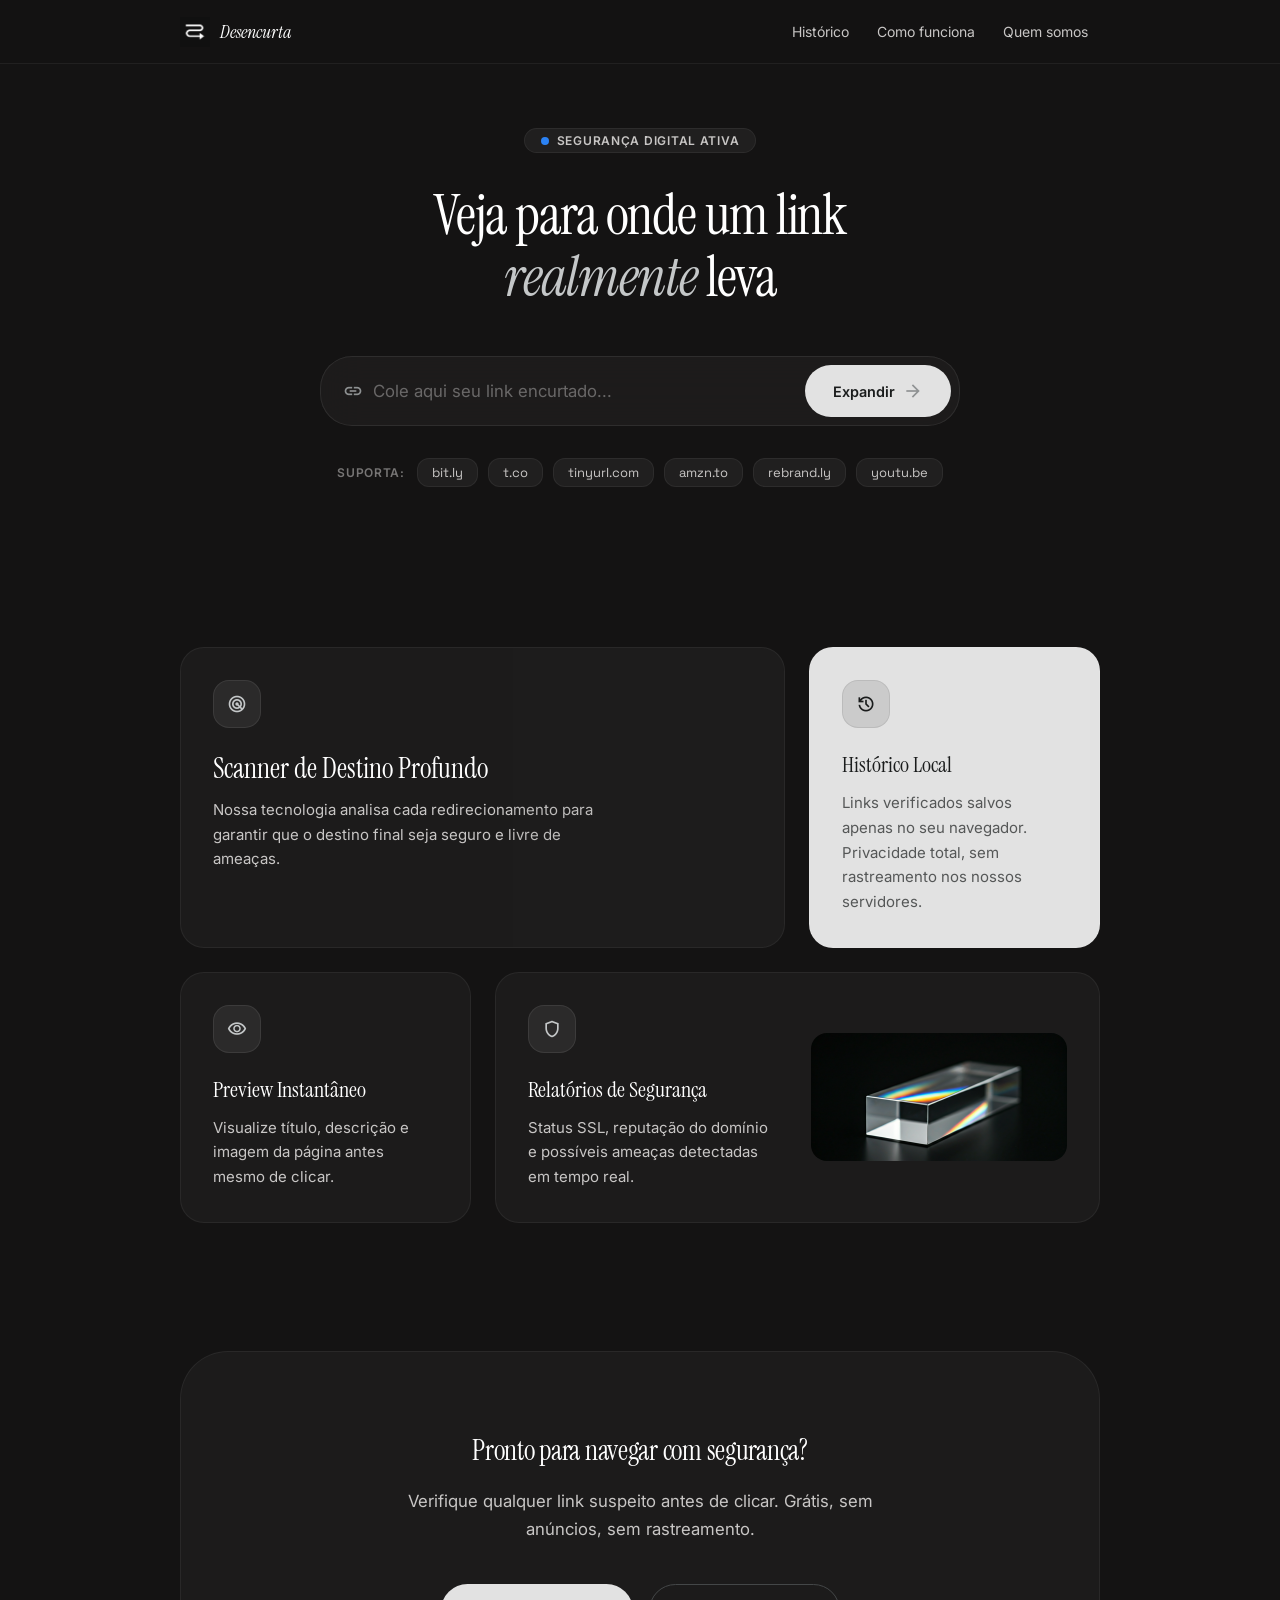
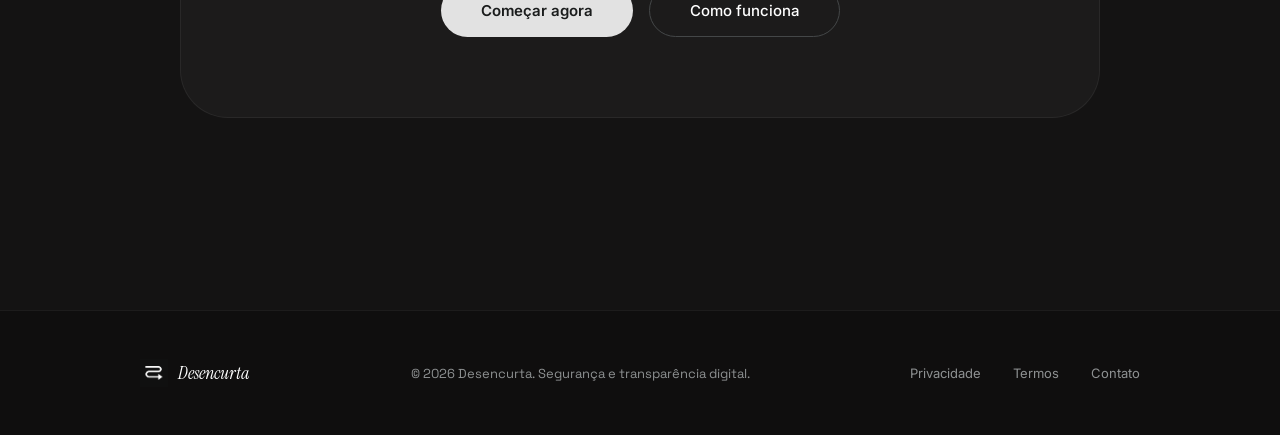
==== frontend/index.html @ 92855029 "initial clean commit" ====
<!DOCTYPE html>
<html lang="pt-BR">
<head>
  <meta charset="UTF-8" />
  <meta name="viewport" content="width=device-width, initial-scale=1.0" />
  <title>Desencurta — Veja para onde um link realmente leva</title>
  <meta name="description" content="Expanda URLs encurtadas com segurança. Veja o destino final, cadeia de redirecionamentos e análise de segurança." />
  <link rel="icon" type="image/x-icon" href="assets/icon/favicon.ico" />
  <link rel="apple-touch-icon" href="assets/img/logo.png" />
  <link rel="manifest" href="manifest.json" />
  <meta name="apple-mobile-web-app-capable" content="yes" />
  <link rel="preconnect" href="https://fonts.googleapis.com" />
  <link rel="preconnect" href="https://fonts.gstatic.com" crossorigin />
  <link href="https://fonts.googleapis.com/css2?family=Instrument+Serif:ital@0;1&family=Inter:wght@300;400;500;600&family=Space+Grotesk:wght@400;500&display=swap" rel="stylesheet" />
  <link href="https://fonts.googleapis.com/css2?family=Material+Symbols+Outlined:wght,FILL@100..700,0..1&display=swap" rel="stylesheet" />
  <link rel="stylesheet" href="css/home.css" />
</head>
<body>

  <!-- NAV -->
  <nav class="navbar">
    <div class="nav-inner">
      <a href="index.html" class="brand">
        <img src="assets/img/logo.png" alt="Desencurta" class="brand-logo" onerror="this.style.display='none'" />
        <span class="brand-name">Desencurta</span>
      </a>
      <div class="nav-links">
        <button class="nav-link" onclick="openPanel('p-history')">Histórico</button>
        <a class="nav-link" href="como-funciona.html">Como funciona</a>
        <a class="nav-link" href="quem-somos.html">Quem somos</a>
      </div>
      <button class="nav-burger" onclick="openPanel('p-mobile')" aria-label="Menu">
        <span class="material-symbols-outlined">menu</span>
      </button>
    </div>
  </nav>

  <main>
    <!-- HERO -->
    <section class="hero">
      <div class="badge">
        <span class="badge-dot"></span>
        <span class="badge-text">Segurança Digital Ativa</span>
      </div>
      <h1 class="hero-title">Veja para onde um link<br/><em>realmente</em> leva</h1>

      <div class="input-wrap">
        <div class="glass-input">
          <span class="material-symbols-outlined">link</span>
          <input type="url" id="url-input" placeholder="Cole aqui seu link encurtado..." autocomplete="off" spellcheck="false" />
          <button class="btn-expand" id="btn-expand">
            Expandir
            <span class="material-symbols-outlined">arrow_forward</span>
          </button>
        </div>
      </div>

      <div class="supported">
        <span class="sup-label">Suporta:</span>
        <div class="sup-tags">
          <span class="stag" data-url="https://bit.ly/3OIaVsE">bit.ly</span>
          <span class="stag" data-url="https://t.co/example">t.co</span>
          <span class="stag" data-url="https://tinyurl.com/example">tinyurl.com</span>
          <span class="stag" data-url="https://amzn.to/example">amzn.to</span>
          <span class="stag" data-url="https://rebrand.ly/example">rebrand.ly</span>
          <span class="stag" data-url="https://youtu.be/dQw4w9WgXcQ">youtu.be</span>
        </div>
      </div>
    </section>

    <!-- RESULT -->
    <section class="result-section" id="result-section">
      <div id="result-container"></div>
    </section>

    <!-- BENTO -->
    <section class="features">
      <div class="bento">
        <div class="bcard col-8">
          <div class="bcard-icon"><span class="material-symbols-outlined">radar</span></div>
          <h3 class="bcard-title">Scanner de Destino Profundo</h3>
          <p class="bcard-desc">Nossa tecnologia analisa cada redirecionamento para garantir que o destino final seja seguro e livre de ameaças.</p>
          <!-- IMAGE PLACEHOLDER: ~300x200px fundo decorativo do card -->
          <div class="img-ph" style="position:absolute;right:0;bottom:0;width:45%;height:100%;border:none;border-radius:0;opacity:.07; background-image: url('assets/img/foto-1.png');">          </div>
        </div>
        <div class="bcard col-4 inv">
          <div class="bcard-icon"><span class="material-symbols-outlined">history</span></div>
          <h3 class="bcard-title" style="font-size:1.4rem">Histórico Local</h3>
          <p class="bcard-desc">Links verificados salvos apenas no seu navegador. Privacidade total, sem rastreamento nos nossos servidores.</p>
        </div>
        <div class="bcard col-4">
          <div class="bcard-icon"><span class="material-symbols-outlined">visibility</span></div>
          <h3 class="bcard-title" style="font-size:1.4rem">Preview Instantâneo</h3>
          <p class="bcard-desc">Visualize título, descrição e imagem da página antes mesmo de clicar.</p>
        </div>
        <div class="bcard col-8" style="display:flex;gap:32px;align-items:center;flex-wrap:wrap">
          <div style="flex:1;min-width:200px">
            <div class="bcard-icon"><span class="material-symbols-outlined">shield</span></div>
            <h3 class="bcard-title" style="font-size:1.4rem">Relatórios de Segurança</h3>
            <p class="bcard-desc">Status SSL, reputação do domínio e possíveis ameaças detectadas em tempo real.</p>
          </div>
          <!-- IMAGE PLACEHOLDER: ~256x128px -->
          <div class="img-ph" style="width:min(256px,100%);height:128px;flex-shrink:0; background-position: center; background-size: cover; background-repeat: no-repeat; border: none; background-image: url('assets/img/foto-2.png');">
            
          </div>
        </div>
      </div>
    </section>

    <!-- CTA -->
    <section class="cta-section">
      <div class="cta-inner">
        <h2 class="cta-title">Pronto para navegar com segurança?</h2>
        <p class="cta-desc">Verifique qualquer link suspeito antes de clicar. Grátis, sem anúncios, sem rastreamento.</p>
        <div class="cta-btns">
          <button class="btn-primary" onclick="document.getElementById('url-input').focus();window.scrollTo({top:0,behavior:'smooth'})">Começar agora</button>
          <button class="btn-ghost" onclick="window.location.href='como-funciona.html'">Como funciona</button>
        </div>
      </div>
    </section>
  </main>

  <!-- FOOTER -->
  <footer class="footer">
    <div class="footer-inner">
      <div class="footer-brand">
        <img src="assets/img/logo.png" alt="Desencurta" class="footer-logo" onerror="this.style.display='none'" />
        <span class="footer-name">Desencurta</span>
      </div>
      <span class="footer-copy">© 2026 Desencurta. Segurança e transparência digital.</span>
      <div class="footer-links">
        <a href="institucional.html#privacidade" class="footer-link">Privacidade</a>
        <a href="institucional.html#termos" class="footer-link">Termos</a>
        <a href="institucional.html#contato" class="footer-link">Contato</a>
      </div>
    </div>
  </footer>

  <!-- OVERLAY -->
  <div class="overlay" id="overlay" onclick="closeAllPanels()"></div>

  <!-- PANEL: HISTÓRICO -->
  <aside class="panel" id="p-history">
    <div class="panel-header">
      <span class="panel-title">Histórico</span>
      <button class="panel-close" onclick="closeAllPanels()"><span class="material-symbols-outlined">close</span></button>
    </div>
    <div class="panel-body" id="history-body"></div>
  </aside>

  <!-- PANEL: ABOUT -->
  <aside class="panel" id="p-about">
    <div class="panel-header">
      <span class="panel-title">Quem somos</span>
      <button class="panel-close" onclick="closeAllPanels()"><span class="material-symbols-outlined">close</span></button>
    </div>
    <div class="panel-body">
      <div class="ab-logo"><img src="assets/img/logo.png" alt="" onerror="this.style.display='none'" /></div>
      <h3 class="ab-title">Desencurta</h3>
      <p class="ab-text">Criado com um objetivo simples: deixar a internet mais transparente e segura para todo mundo. O Desencurta existe para que qualquer pessoa possa verificar um link suspeito antes de clicar.</p>
      <div class="ab-vals">
        <div class="ab-val"><div class="ab-val-ico"><span class="material-symbols-outlined">shield</span></div><div><div class="ab-val-title">Segurança primeiro</div><div class="ab-val-desc">Toda análise pensada para proteger você.</div></div></div>
        <div class="ab-val"><div class="ab-val-ico"><span class="material-symbols-outlined">lock</span></div><div><div class="ab-val-title">Privacidade garantida</div><div class="ab-val-desc">Sem anúncios, sem rastreamento.</div></div></div>
      </div>
    </div>
  </aside>

  <!-- PANEL: MOBILE MENU -->
  <aside class="panel" id="p-mobile">
    <div class="panel-header">
      <span class="panel-title">Menu</span>
      <button class="panel-close" onclick="closeAllPanels()"><span class="material-symbols-outlined">close</span></button>
    </div>
    <div class="panel-body">
      <div class="mob-list">
        <button class="mob-btn" onclick="closeAllPanels();openPanel('p-history')"><span class="material-symbols-outlined">history</span>Histórico</button>
        <button class="mob-btn" onclick="location.href='como-funciona.html'"><span class="material-symbols-outlined">help_outline</span>Como funciona</button>
        <button class="mob-btn" onclick="location.href='quem-somos.html'"><span class="material-symbols-outlined">group</span>Quem somos</button>
      </div>
    </div>
  </aside>

  <div class="toast" id="toast"></div>

<script src="js/home.js"></script>
</body>
</html>
---- frontend/css/home.css ----
*,*::before,*::after{box-sizing:border-box;margin:0;padding:0}
    :root{
      --bg:#141313;--surface:#141313;--s-low:#1c1b1b;--s-container:#201f1f;
      --s-high:#2b2a2a;--s-highest:#363434;--s-lowest:#0f0e0e;
      --primary:#fff;--primary-dim:#e2e2e2;--primary-fg:#1a1c1c;
      --secondary:#c8c6c5;--on-surface:#e6e1e1;--on-variant:#c4c7c8;
      --outline:#8e9192;--outline-v:#444748;
      --blue:#2b82f4;--blue-bg:rgba(43,130,244,.1);--blue-border:rgba(43,130,244,.25);
      --green:#4ade80;--green-bg:rgba(74,222,128,.08);--green-border:rgba(74,222,128,.22);
      --red:#ffb4ab;--red-bg:rgba(255,180,171,.08);--red-border:rgba(255,180,171,.22);
      --amber:#fbbf24;--amber-bg:rgba(251,191,36,.08);--amber-border:rgba(251,191,36,.22);
      --font:'Inter',system-ui,sans-serif;--serif:'Instrument Serif',Georgia,serif;
      --mono:'Space Grotesk',monospace;--ease:cubic-bezier(.4,0,.2,1);
      --ctr:1000px;--r:.75rem;--r-lg:1.5rem;--r-xl:2rem;--r-full:9999px;
    }
    html{scroll-behavior:smooth}
    body{font-family:var(--font);background:var(--bg);color:var(--on-surface);min-height:100dvh;display:flex;flex-direction:column;-webkit-font-smoothing:antialiased;overflow-x:hidden}
    .material-symbols-outlined{font-variation-settings:'FILL' 0,'wght' 400,'GRAD' 0,'opsz' 24;font-size:20px;line-height:1;display:inline-flex;align-items:center}

    /* NAV */
    .navbar{position:fixed;top:0;width:100%;z-index:200;height:64px;background:rgba(20,19,19,.88);backdrop-filter:blur(20px);-webkit-backdrop-filter:blur(20px);border-bottom:1px solid rgba(255,255,255,.06)}
    .nav-inner{max-width:var(--ctr);margin:0 auto;padding:0 40px;height:100%;display:flex;align-items:center;justify-content:space-between;gap:1rem}
    .brand{display:flex;align-items:center;gap:10px;text-decoration:none;flex-shrink:0}
    .brand-logo{height:30px;width:auto;object-fit:contain}
    .brand-name{font-family:var(--serif);font-size:1.15rem;color:var(--primary);font-style:italic}
    .nav-links{display:flex;align-items:center;gap:4px}
    .nav-link{font-size:.875rem;color:var(--secondary);background:none;border:none;font-family:var(--font);cursor:pointer;padding:6px 12px;border-radius:var(--r);transition:background 200ms var(--ease),color 200ms var(--ease); text-decoration:none;}
    .nav-link:hover{background:var(--s-container);color:var(--primary)}
    .nav-burger{display:none;background:none;border:none;color:var(--secondary);cursor:pointer;padding:6px;border-radius:var(--r);transition:background 200ms}
    .nav-burger:hover{background:var(--s-container)}

    /* MAIN */
    main{flex:1;padding-top:128px;padding-bottom:96px}
    .hero{max-width:var(--ctr);margin:0 auto;padding:0 40px;text-align:center}

    .badge{display:inline-flex;align-items:center;gap:8px;padding:4px 16px;border-radius:var(--r-full);background:var(--s-container);border:1px solid rgba(255,255,255,.06);margin-bottom:32px}
    .badge-dot{width:8px;height:8px;border-radius:50%;background:var(--blue);animation:pulse 2s infinite}
    @keyframes pulse{0%,100%{opacity:1;transform:scale(1)}50%{opacity:.6;transform:scale(.85)}}
    .badge-text{font-size:12px;font-weight:600;letter-spacing:.06em;text-transform:uppercase;color:var(--secondary)}

    .hero-title{font-family:var(--serif);font-size:clamp(2.2rem,5.5vw,3.5rem);font-weight:400;line-height:1.1;letter-spacing:-.02em;color:var(--primary);max-width:640px;margin:0 auto 48px}
    .hero-title em{font-style:italic;color:var(--on-variant)}

    /* INPUT */
    .input-wrap{max-width:640px;margin:0 auto 32px}
    .glass-input{background:rgba(32,31,31,.75);backdrop-filter:blur(20px);-webkit-backdrop-filter:blur(20px);border:1px solid rgba(255,255,255,.08);border-radius:var(--r-xl);display:flex;align-items:center;padding:8px 8px 8px 22px;gap:10px;transition:border-color 200ms var(--ease),box-shadow 200ms var(--ease)}
    .glass-input:focus-within{border-color:rgba(255,255,255,.2);box-shadow:0 0 0 3px rgba(255,255,255,.04)}
    .glass-input .material-symbols-outlined{color:var(--outline);flex-shrink:0}
    #url-input{flex:1;background:transparent;border:none;outline:none;font-family:var(--font);font-size:1.05rem;color:var(--primary);padding:14px 0;min-width:0}
    #url-input::placeholder{color:rgba(200,198,197,.45)}
    .btn-expand{background:var(--primary-dim);color:var(--primary-fg);border:none;border-radius:var(--r-full);height:52px;padding:0 28px;font-family:var(--font);font-size:.9rem;font-weight:600;cursor:pointer;display:flex;align-items:center;gap:8px;white-space:nowrap;flex-shrink:0;transition:opacity 200ms var(--ease),transform 200ms var(--ease)}
    .btn-expand:hover:not(:disabled){opacity:.88}
    .btn-expand:active:not(:disabled){transform:scale(.97)}
    .btn-expand:disabled{opacity:.4;cursor:not-allowed}

    /* TAGS */
    .supported{display:flex;flex-wrap:wrap;justify-content:center;align-items:center;gap:12px;color:var(--secondary)}
    .sup-label{font-size:12px;font-weight:600;letter-spacing:.06em;text-transform:uppercase;opacity:.55}
    .sup-tags{display:flex;gap:10px;flex-wrap:wrap;justify-content:center}
    .stag{padding:5px 14px;border-radius:var(--r);background:var(--s-container);border:1px solid rgba(255,255,255,.06);font-family:var(--mono);font-size:13px;color:var(--secondary);cursor:pointer;transition:background 200ms}
    .stag:hover{background:var(--s-high)}

    /* RESULT */
    .result-section{max-width:var(--ctr);margin:0 auto;padding:32px 40px 0;opacity:0;transform:translateY(16px);transition:opacity 400ms ease,transform 400ms ease;pointer-events:none}
    .result-section.visible{opacity:1;transform:translateY(0);pointer-events:all}

    .loading-card{background:var(--s-container);border:1px solid rgba(255,255,255,.06);border-radius:var(--r-xl);padding:48px;display:flex;flex-direction:column;align-items:center;gap:16px}
    .spinner{width:36px;height:36px;border:2px solid var(--outline-v);border-top-color:var(--primary-dim);border-radius:50%;animation:spin .75s linear infinite}
    @keyframes spin{to{transform:rotate(360deg)}}
    .loading-label{font-size:14px;color:var(--secondary);text-align:center}
    .l-steps{display:flex;flex-direction:column;gap:8px;width:100%;max-width:260px}
    .l-step{display:flex;align-items:center;gap:10px;font-size:13px;color:var(--outline);transition:color 200ms}
    .l-step.active{color:var(--secondary)}.l-step.done{color:var(--green)}
    .l-dot{width:6px;height:6px;border-radius:50%;background:var(--outline-v);flex-shrink:0;transition:background 200ms}
    .l-step.active .l-dot{background:var(--secondary);animation:pulse 1s infinite}
    .l-step.done   .l-dot{background:var(--green)}

    /* ERROR */
    .error-card{background:var(--red-bg);border:1px solid var(--red-border);border-radius:var(--r-xl);padding:24px;display:flex;gap:16px;align-items:flex-start}
    .err-ico{width:40px;height:40px;background:var(--red-border);border-radius:50%;display:flex;align-items:center;justify-content:center;flex-shrink:0;color:var(--red)}
    .err-title{font-weight:600;font-size:15px;color:var(--red);margin-bottom:4px}
    .err-msg{font-size:13px;color:var(--secondary)}

    /* RESULT CARD — SEGURO */
    .result-card{background:var(--s-container);border:1px solid rgba(255,255,255,.07);border-radius:var(--r-xl);overflow:hidden}
    .result-card>*{opacity:0;transform:translateY(8px);animation:fadeUp 350ms var(--ease) forwards}
    .result-card>*:nth-child(1){animation-delay:0ms}
    .result-card>*:nth-child(2){animation-delay:60ms}
    .result-card>*:nth-child(3){animation-delay:120ms}
    .result-card>*:nth-child(4){animation-delay:180ms}
    .result-card>*:nth-child(5){animation-delay:240ms}
    .result-card>*:nth-child(6){animation-delay:300ms}
    @keyframes fadeUp{to{opacity:1;transform:translateY(0)}}

    .r-header{padding:18px 24px;border-bottom:1px solid var(--outline-v);display:flex;align-items:center;justify-content:space-between;gap:12px;flex-wrap:wrap}
    .r-status{display:flex;align-items:center;gap:10px}
    .status-pill{display:inline-flex;align-items:center;gap:6px;font-size:11px;font-weight:600;padding:4px 12px;border-radius:var(--r-full);border:1px solid;letter-spacing:.03em}
    .status-pill.safe{background:var(--green-bg);border-color:var(--green-border);color:var(--green)}
    .status-pill.warning{background:var(--amber-bg);border-color:var(--amber-border);color:var(--amber)}
    .status-pill.danger{background:var(--red-bg);border-color:var(--red-border);color:var(--red)}
    .r-hops{font-size:13px;color:var(--outline)}
    .r-actions{display:flex;gap:8px}
    .btn-sm{background:var(--s-high);border:1px solid var(--outline-v);color:var(--secondary);border-radius:var(--r);padding:6px 14px;font-size:13px;font-family:var(--font);cursor:pointer;display:flex;align-items:center;gap:6px;transition:all 200ms var(--ease);text-decoration:none}
    .btn-sm:hover{background:var(--s-highest);color:var(--primary)}
    .btn-sm .material-symbols-outlined{font-size:15px}

    /* PREVIEW (Microlink) */
    .r-preview{padding:20px 24px;border-bottom:1px solid var(--outline-v);display:flex;gap:16px;align-items:flex-start}
    .preview-img{width:96px;height:68px;object-fit:cover;border-radius:var(--r);border:1px solid var(--outline-v);flex-shrink:0;background:var(--s-high)}
    .preview-placeholder{width:96px;height:68px;border-radius:var(--r);border:1px dashed var(--outline-v);flex-shrink:0;background:var(--s-high);display:flex;align-items:center;justify-content:center;color:var(--outline)}
    .preview-title{font-size:14px;font-weight:500;color:var(--primary);margin-bottom:4px;line-height:1.4}
    .preview-desc{font-size:12px;color:var(--outline);line-height:1.5;display:-webkit-box;-webkit-line-clamp:2;line-clamp:2;-webkit-box-orient:vertical;overflow:hidden}
    .preview-url{font-size:11px;color:var(--blue);margin-top:4px;font-family:var(--mono);white-space:nowrap;overflow:hidden;text-overflow:ellipsis}

    /* URL BLOCK */
    .r-url{padding:20px 24px;border-bottom:1px solid var(--outline-v)}
    .block-label{font-size:11px;font-weight:600;letter-spacing:.06em;text-transform:uppercase;color:var(--outline);margin-bottom:8px}
    .final-url{font-size:15px;color:var(--blue);text-decoration:none;word-break:break-all;line-height:1.5;transition:opacity 200ms}
    .final-url:hover{opacity:.75;text-decoration:underline}
    .domain-row{display:flex;align-items:center;gap:8px;margin-top:10px;flex-wrap:wrap}
    .domain-fav{width:16px;height:16px;border-radius:3px}
    .domain-name{font-size:13px;color:var(--secondary)}
    .domain-tld{font-size:11px;color:var(--outline);background:var(--s-high);border:1px solid var(--outline-v);padding:2px 8px;border-radius:4px;font-family:var(--mono)}

    /* META */
    .r-meta{display:grid;grid-template-columns:repeat(4,1fr);border-bottom:1px solid var(--outline-v)}
    .meta-cell{padding:16px 24px;border-right:1px solid var(--outline-v)}
    .meta-cell:last-child{border-right:none}
    .meta-lbl{font-size:11px;font-weight:600;letter-spacing:.06em;text-transform:uppercase;color:var(--outline);margin-bottom:4px}
    .meta-val{font-size:14px;font-weight:600;color:var(--primary)}
    .meta-val.mono{font-family:var(--mono);font-size:13px}

    /* SECURITY */
    .r-security{padding:20px 24px;border-bottom:1px solid var(--outline-v)}
    .score-top{display:flex;align-items:center;justify-content:space-between;margin-bottom:10px}
    .score-track{height:4px;background:var(--s-highest);border-radius:100px;overflow:hidden;margin-bottom:12px}
    .score-fill{height:100%;border-radius:100px;transition:width 900ms var(--ease);width:0%}
    .score-fill.safe{background:var(--green)}.score-fill.warning{background:var(--amber)}.score-fill.danger{background:var(--red)}
    .score-checks{display:grid;grid-template-columns:1fr 1fr;gap:8px}
    .check-row{display:flex;align-items:center;gap:7px;font-size:13px;color:var(--secondary)}
    .check-row .material-symbols-outlined{font-size:16px}
    .check-row.pass .material-symbols-outlined{color:var(--green)}
    .check-row.fail .material-symbols-outlined{color:var(--red)}

    /* CHAIN */
    .r-chain{padding:20px 24px}
    .chain-list{display:flex;flex-direction:column}
    .chain-item{display:flex;gap:12px}
    .chain-spine{display:flex;flex-direction:column;align-items:center;flex-shrink:0}
    .chain-dot{width:10px;height:10px;border-radius:50%;border:2px solid var(--outline-v);background:var(--s-container);margin-top:4px;flex-shrink:0}
    .chain-item.first .chain-dot{background:var(--blue);border-color:var(--blue)}
    .chain-item.last  .chain-dot{background:var(--green);border-color:var(--green)}
    .chain-line{width:1px;flex:1;background:var(--outline-v);margin:2px 0;min-height:18px}
    .chain-body{padding-bottom:18px;flex:1}
    .chain-item:last-child .chain-body{padding-bottom:0}
    .chain-url{font-size:13px;color:var(--secondary);word-break:break-all;line-height:1.5;font-family:var(--mono)}
    .chain-item.first .chain-url{color:var(--blue)}
    .chain-item.last  .chain-url{color:var(--green);font-weight:500}
    .chain-code-row{display:flex;gap:6px;margin-top:4px;align-items:center}
    .http-code{font-size:11px;font-family:var(--mono);background:var(--s-high);border:1px solid var(--outline-v);padding:1px 7px;border-radius:4px;color:var(--outline)}
    .http-lbl{font-size:11px;color:var(--outline)}

    /* DANGER CARD */
    .danger-card{background:rgba(147,0,10,.15);border:1px solid var(--red-border);border-radius:var(--r-xl);overflow:hidden;animation:fadeUp 350ms var(--ease) forwards}
    .danger-header{padding:32px 24px 24px;text-align:center;border-bottom:1px solid var(--red-border)}
    .danger-icon-wrap{width:72px;height:72px;border-radius:50%;background:rgba(255,180,171,.12);border:1px solid var(--red-border);display:flex;align-items:center;justify-content:center;margin:0 auto 16px;color:var(--red)}
    .danger-icon-wrap .material-symbols-outlined{font-size:36px}
    .danger-title{font-family:var(--serif);font-size:2rem;color:var(--primary);margin-bottom:8px}
    .danger-subtitle{font-size:15px;color:var(--secondary);max-width:480px;margin:0 auto}
    .danger-url-block{padding:20px 24px;border-bottom:1px solid var(--red-border)}
    .danger-url-pill{display:flex;align-items:center;gap:10px;background:rgba(255,180,171,.06);border:1px solid var(--red-border);border-radius:var(--r);padding:12px 16px}
    .danger-url-text{font-family:var(--mono);font-size:13px;color:var(--red);word-break:break-all}
    .danger-risk-badge{font-size:10px;font-weight:700;padding:3px 10px;border-radius:var(--r-full);background:var(--red);color:#000;white-space:nowrap;flex-shrink:0}
    .danger-grid{display:grid;grid-template-columns:1fr 1fr;border-bottom:1px solid var(--red-border)}
    .danger-cell{padding:20px 24px}
    .danger-cell+.danger-cell{border-left:1px solid var(--red-border)}
    .danger-cell-title{display:flex;align-items:center;gap:8px;font-size:14px;font-weight:500;color:var(--primary);margin-bottom:8px}
    .danger-cell-title .material-symbols-outlined{font-size:18px;color:var(--red)}
    .danger-cell-desc{font-size:13px;color:var(--secondary);line-height:1.6}
    .danger-chain{padding:20px 24px;border-bottom:1px solid var(--red-border)}
    .danger-chain .chain-item .chain-dot{border-color:var(--outline-v);background:var(--s-container)}
    .danger-chain .chain-item.danger-hop .chain-dot{background:var(--red);border-color:var(--red);animation:pulse 1s infinite}
    .danger-chain .chain-item.danger-hop .chain-url{color:var(--red);font-weight:600}
    .danger-actions{padding:24px;display:flex;gap:12px;flex-wrap:wrap}
    .btn-back{background:var(--primary-dim);color:var(--primary-fg);border:none;border-radius:var(--r-full);padding:14px 32px;font-family:var(--font);font-size:14px;font-weight:600;cursor:pointer;display:flex;align-items:center;gap:8px;transition:opacity 200ms}
    .btn-back:hover{opacity:.88}
    .btn-ignore{background:transparent;color:var(--red);border:1px solid var(--red-border);border-radius:var(--r-full);padding:14px 32px;font-family:var(--font);font-size:14px;font-weight:500;cursor:pointer;display:flex;align-items:center;gap:8px;transition:background 200ms}
    .btn-ignore:hover{background:var(--red-bg)}

    /* BENTO */
    .features{max-width:var(--ctr);margin:0 auto;padding:128px 40px 0}
    .bento{display:grid;grid-template-columns:repeat(12,1fr);gap:24px}
    .bcard{background:var(--s-low);border:1px solid rgba(255,255,255,.06);border-radius:1.5rem;padding:32px;position:relative;overflow:hidden;transition:background 250ms var(--ease)}
    .bcard:hover{background:var(--s-container)}
    .bcard.col-8{grid-column:span 8}.bcard.col-4{grid-column:span 4}
    .bcard.inv{background:var(--primary-dim)}.bcard.inv:hover{background:var(--primary)}
    .bcard-icon{width:48px;height:48px;border-radius:1rem;background:var(--s-high);border:1px solid rgba(255,255,255,.08);display:flex;align-items:center;justify-content:center;margin-bottom:24px;color:var(--on-variant)}
    .bcard.inv .bcard-icon{background:rgba(0,0,0,.1);border-color:rgba(0,0,0,.08);color:var(--primary-fg)}
    .bcard-title{font-family:var(--serif);font-size:1.75rem;font-weight:400;color:var(--primary);margin-bottom:12px;line-height:1.2}
    .bcard.inv .bcard-title{color:var(--primary-fg)}
    .bcard-desc{font-size:15px;color:var(--secondary);line-height:1.65;max-width:380px}
    .bcard.inv .bcard-desc{color:rgba(26,28,28,.7)}
    .img-ph{border-radius:1rem;background:var(--s-high);border:1px dashed var(--outline-v);display:flex;flex-direction:column;align-items:center;justify-content:center;color:var(--outline);font-size:12px;font-family:var(--mono);gap:6px}
    .img-ph .material-symbols-outlined{font-size:26px;opacity:.45}

    /* CTA */
    .cta-section{max-width:var(--ctr);margin:128px auto 0;padding:0 40px}
    .cta-inner{text-align:center;padding:80px 40px;background:var(--s-low);border-radius:3rem;border:1px solid rgba(255,255,255,.06)}
    .cta-title{font-family:var(--serif);font-size:1.75rem;font-weight:400;color:var(--primary);margin-bottom:18px;letter-spacing:-.01em}
    .cta-desc{font-size:1.05rem;color:var(--secondary);line-height:1.7;margin-bottom:40px;max-width:520px;margin-left:auto;margin-right:auto}
    .cta-btns{display:flex;justify-content:center;gap:16px;flex-wrap:wrap}
    .btn-primary{background:var(--primary-dim);color:var(--primary-fg);border:none;border-radius:var(--r-full);padding:16px 40px;font-family:var(--font);font-size:15px;font-weight:600;cursor:pointer;transition:opacity 200ms,transform 200ms}
    .btn-primary:hover{opacity:.88}.btn-primary:active{transform:scale(.97)}
    .btn-ghost{background:transparent;color:var(--primary);border:1px solid var(--outline-v);border-radius:var(--r-full);padding:16px 40px;font-family:var(--font);font-size:15px;font-weight:500;cursor:pointer;transition:background 200ms}
    .btn-ghost:hover{background:var(--s-container)}

    /* FOOTER */
    .footer{border-top:1px solid rgba(255,255,255,.06);background:var(--s-lowest);padding:48px 40px;margin-top:96px}
    .footer-inner{max-width:var(--ctr);margin:0 auto;display:flex;align-items:center;justify-content:space-between;flex-wrap:wrap;gap:24px}
    .footer-brand{display:flex;align-items:center;gap:10px}
    .footer-logo{height:28px;width:auto;object-fit:contain}
    .footer-name{font-family:var(--serif);font-size:1.1rem;color:var(--primary);font-style:italic}
    .footer-copy{font-size:13px;color:var(--outline);font-family:var(--mono)}
    .footer-links{display:flex;gap:32px}
    .footer-link{font-size:13px;color:var(--outline);text-decoration:none;background:none;border:none;font-family:var(--font);cursor:pointer;transition:color 200ms;padding:0}
    .footer-link:hover{color:var(--secondary)}

    /* OVERLAY & PANELS */
    .overlay{position:fixed;inset:0;background:rgba(0,0,0,.5);backdrop-filter:blur(3px);z-index:300;opacity:0;pointer-events:none;transition:opacity 300ms var(--ease)}
    .overlay.active{opacity:1;pointer-events:all}
    .panel{position:fixed;top:0;right:0;width:min(440px,100vw);height:100dvh;background:var(--s-low);border-left:1px solid rgba(255,255,255,.06);z-index:400;display:flex;flex-direction:column;transform:translateX(100%);transition:transform 350ms var(--ease)}
    .panel.open{transform:translateX(0)}
    .panel-header{padding:20px 24px;border-bottom:1px solid var(--outline-v);display:flex;align-items:center;justify-content:space-between;flex-shrink:0}
    .panel-title{font-size:15px;font-weight:600;color:var(--primary)}
    .panel-close{background:none;border:none;color:var(--outline);cursor:pointer;padding:6px;border-radius:var(--r);display:flex;transition:background 200ms}
    .panel-close:hover{background:var(--s-container);color:var(--primary)}
    .panel-body{flex:1;overflow-y:auto;padding:24px;display:flex;flex-direction:column;gap:16px}

    /* HISTORY PANEL */
    .h-empty{flex:1;display:flex;flex-direction:column;align-items:center;justify-content:center;gap:12px;text-align:center;color:var(--outline)}
    .h-empty .material-symbols-outlined{font-size:40px;opacity:.3}
    .h-empty-title{font-size:15px;font-weight:500;color:var(--secondary)}
    .h-empty-desc{font-size:13px;line-height:1.6;max-width:210px}
    .h-list{display:flex;flex-direction:column;gap:8px}
    .h-item{background:var(--s-container);border:1px solid rgba(255,255,255,.06);border-radius:var(--r);padding:14px 16px;cursor:pointer;transition:border-color 200ms,background 200ms}
    .h-item:hover{background:var(--s-high);border-color:rgba(255,255,255,.1)}
    .h-orig{font-size:12px;color:var(--outline);margin-bottom:4px;white-space:nowrap;overflow:hidden;text-overflow:ellipsis;font-family:var(--mono)}
    .h-final{font-size:14px;color:var(--blue);white-space:nowrap;overflow:hidden;text-overflow:ellipsis;font-weight:500;font-family:var(--mono)}
    .h-date{font-size:11px;color:var(--outline);margin-top:6px}
    .btn-clear-h{background:none;border:1px solid var(--red-border);color:var(--red);border-radius:var(--r);padding:8px 16px;font-family:var(--font);font-size:13px;cursor:pointer;transition:background 200ms;align-self:flex-start;margin-top:auto;display:flex;align-items:center;gap:6px}
    .btn-clear-h:hover{background:var(--red-bg)}

    /* HOWTO PANEL */
    .hw-list{display:flex;flex-direction:column;gap:24px}
    .hw-item{display:flex;gap:16px}
    .hw-num{width:28px;height:28px;background:var(--primary-dim);color:var(--primary-fg);border-radius:50%;font-size:13px;font-weight:600;display:flex;align-items:center;justify-content:center;flex-shrink:0;margin-top:2px}
    .hw-step-title{font-size:14px;font-weight:500;color:var(--primary);margin-bottom:4px}
    .hw-step-desc{font-size:13px;color:var(--secondary);line-height:1.6}
    .hw-note{background:var(--green-bg);border:1px solid var(--green-border);border-radius:var(--r);padding:14px 16px;font-size:13px;color:var(--secondary);line-height:1.6;display:flex;gap:10px}
    .hw-note .material-symbols-outlined{color:var(--green);font-size:16px;flex-shrink:0;margin-top:1px}

    /* ABOUT PANEL */
    .ab-logo{display:flex;justify-content:center}
    .ab-logo img{width:64px;height:64px;object-fit:contain;border-radius:var(--r)}
    .ab-title{font-family:var(--serif);font-size:1.5rem;color:var(--primary);text-align:center;font-style:italic}
    .ab-text{font-size:14px;color:var(--secondary);line-height:1.75}
    .ab-vals{display:flex;flex-direction:column;gap:16px;border-top:1px solid var(--outline-v);padding-top:20px}
    .ab-val{display:flex;gap:14px;align-items:flex-start}
    .ab-val-ico{width:36px;height:36px;background:var(--s-container);border:1px solid var(--outline-v);border-radius:var(--r);display:flex;align-items:center;justify-content:center;flex-shrink:0;color:var(--secondary)}
    .ab-val-ico .material-symbols-outlined{font-size:18px}
    .ab-val-title{font-size:14px;font-weight:500;color:var(--primary);margin-bottom:2px}
    .ab-val-desc{font-size:12px;color:var(--outline)}

    /* MOBILE MENU */
    .mob-list{display:flex;flex-direction:column;gap:4px}
    .mob-btn{background:none;border:none;font-family:var(--font);font-size:16px;color:var(--on-surface);cursor:pointer;padding:16px 14px;border-radius:var(--r);display:flex;align-items:center;gap:14px;transition:background 200ms;text-align:left;width:100%}
    .mob-btn:hover{background:var(--s-container)}
    .mob-btn .material-symbols-outlined{font-size:22px;color:var(--secondary)}

    /* TOAST */
    .toast{position:fixed;bottom:32px;left:50%;transform:translateX(-50%) translateY(20px);background:var(--primary-dim);color:var(--primary-fg);padding:10px 20px;border-radius:var(--r-full);font-size:14px;font-weight:600;opacity:0;transition:all 300ms ease;pointer-events:none;z-index:999;white-space:nowrap}
    .toast.show{opacity:1;transform:translateX(-50%) translateY(0)}

    /* RESPONSIVE */
    @media(max-width:768px){
      .nav-inner{padding:0 20px}
      .nav-links{display:none}
      .nav-burger{display:flex}
      main{padding-top:100px}
      .hero{padding:0 20px}
      .glass-input{flex-wrap:wrap;border-radius:1.25rem;padding:12px}
      #url-input{padding:10px 0;font-size:16px}
      .btn-expand{width:100%;justify-content:center;height:48px}
      .result-section{padding:24px 20px 0}
      .features{padding:80px 20px 0}
      .bento{grid-template-columns:1fr;gap:16px}
      .bcard.col-8,.bcard.col-4{grid-column:span 1}
      .r-meta{grid-template-columns:1fr 1fr}
      .meta-cell{border-right:none;border-bottom:1px solid var(--outline-v)}
      .meta-cell:nth-child(odd){border-right:1px solid var(--outline-v)}
      .meta-cell:last-child,.meta-cell:nth-last-child(2):nth-child(odd){border-bottom:none}
      .score-checks{grid-template-columns:1fr}
      .danger-grid{grid-template-columns:1fr}
      .danger-cell+.danger-cell{border-left:none;border-top:1px solid var(--red-border)}
      .r-preview{flex-direction:column}
      .preview-img,.preview-placeholder{width:100%;height:120px}
      .cta-section{padding:0 20px}
      .cta-inner{padding:48px 24px;border-radius:2rem}
      .cta-btns{flex-direction:column;align-items:center}
      .footer{padding:40px 20px}
      .footer-inner{flex-direction:column;align-items:flex-start;gap:16px}
      .panel{width:100vw}
      .r-header{flex-direction:column;align-items:flex-start}
      .r-actions{width:100%}
      .btn-sm{flex:1;justify-content:center}
    }
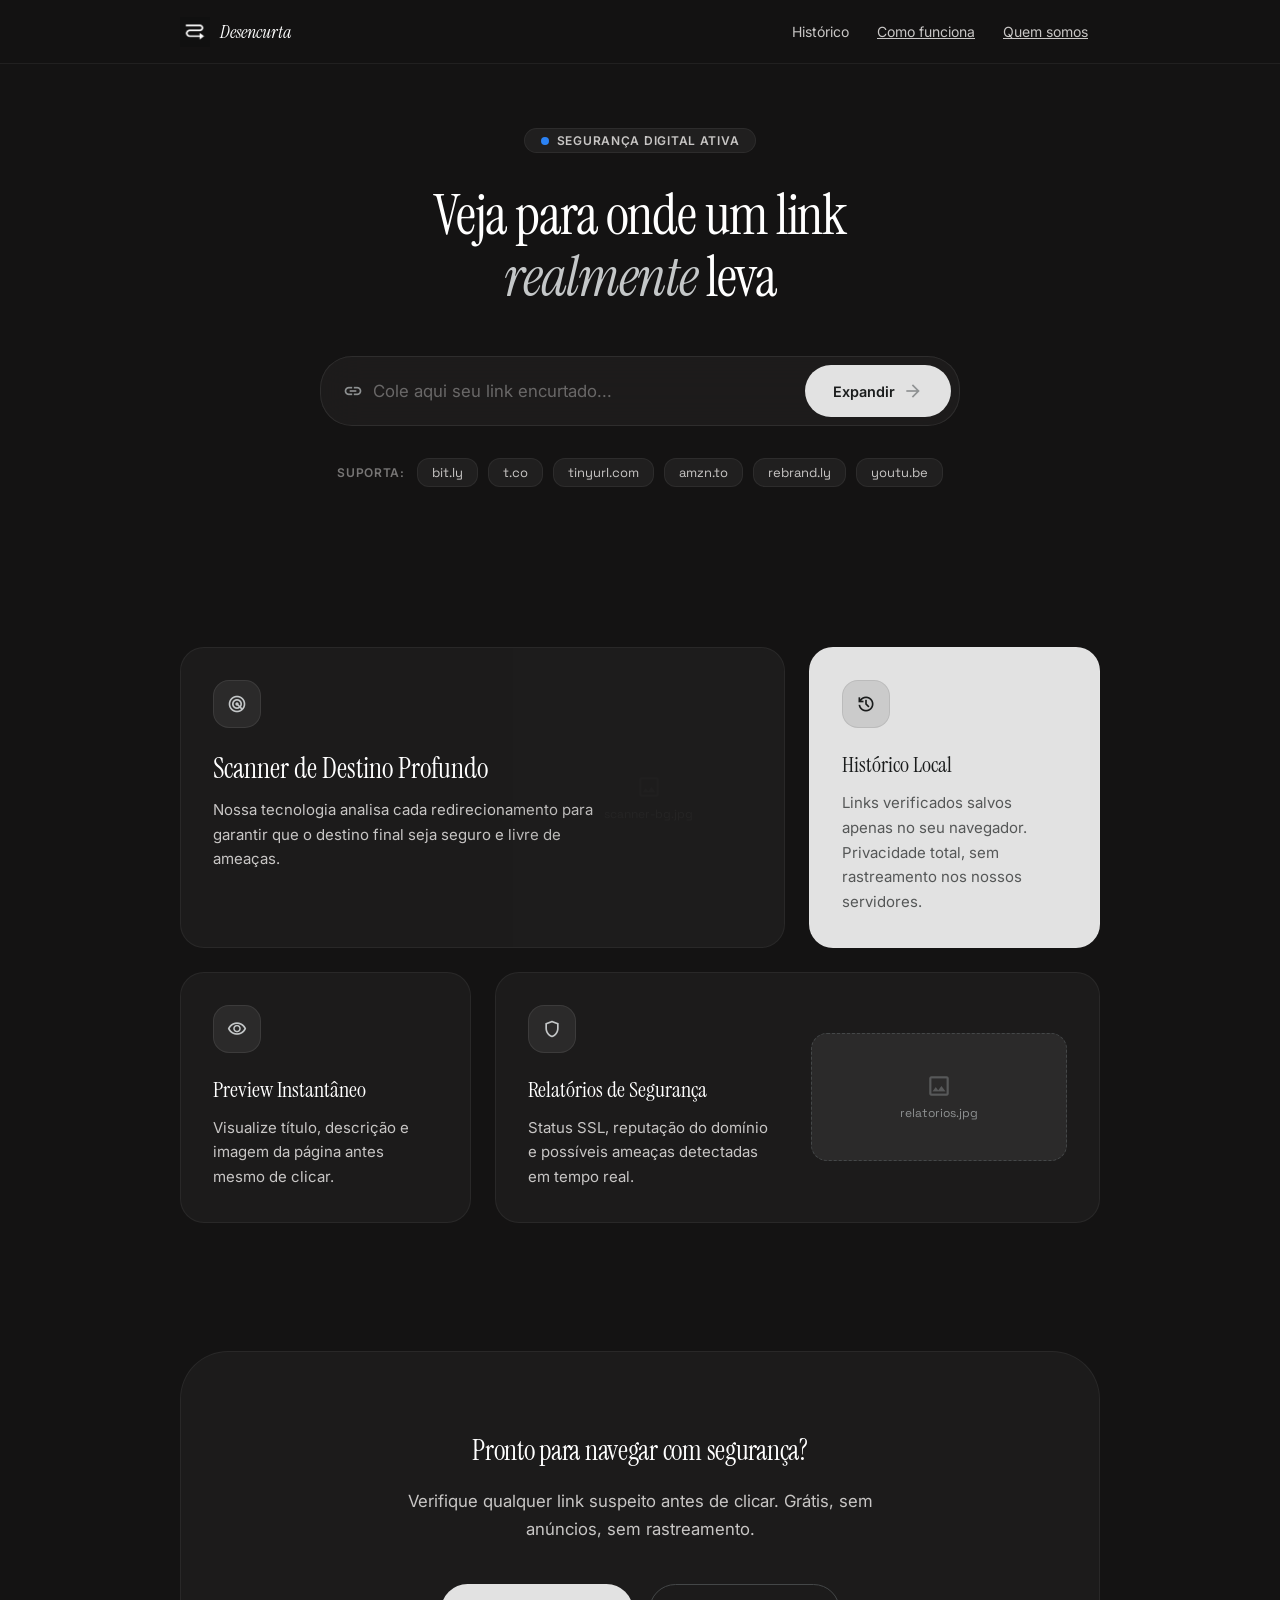
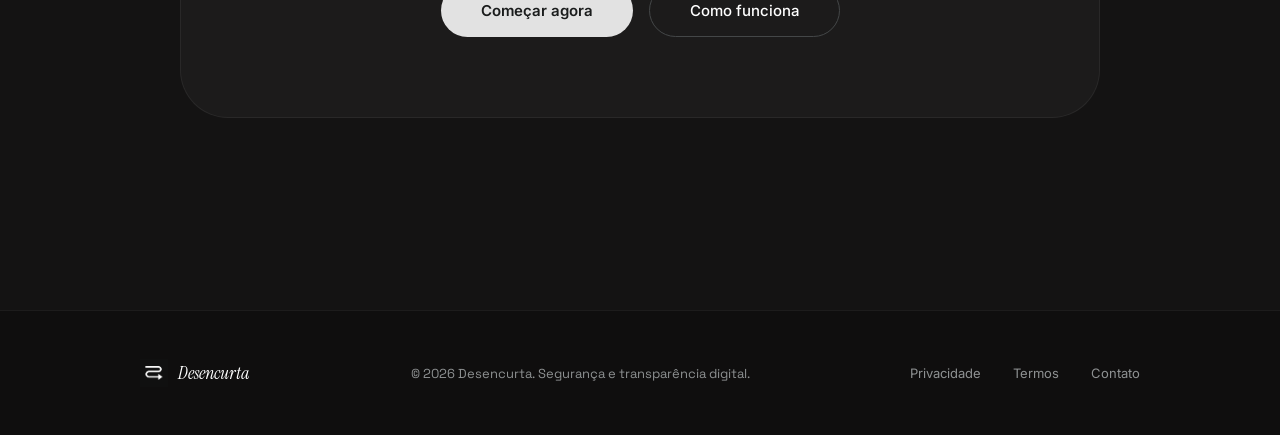
==== commit 0a68b56c: "feat: adiciona endpoint de preview com Jsoup" ====
--- a/frontend/index.html
+++ b/frontend/index.html
@@ -81,7 +81,10 @@
           <h3 class="bcard-title">Scanner de Destino Profundo</h3>
           <p class="bcard-desc">Nossa tecnologia analisa cada redirecionamento para garantir que o destino final seja seguro e livre de ameaças.</p>
           <!-- IMAGE PLACEHOLDER: ~300x200px fundo decorativo do card -->
-          <div class="img-ph" style="position:absolute;right:0;bottom:0;width:45%;height:100%;border:none;border-radius:0;opacity:.07; background-image: url('assets/img/foto-1.png');">          </div>
+          <div class="img-ph" style="position:absolute;right:0;bottom:0;width:45%;height:100%;border:none;border-radius:0;opacity:.07">
+            <span class="material-symbols-outlined">image</span>
+            <span>scanner-bg.jpg</span>
+          </div>
         </div>
         <div class="bcard col-4 inv">
           <div class="bcard-icon"><span class="material-symbols-outlined">history</span></div>
@@ -100,8 +103,9 @@
             <p class="bcard-desc">Status SSL, reputação do domínio e possíveis ameaças detectadas em tempo real.</p>
           </div>
           <!-- IMAGE PLACEHOLDER: ~256x128px -->
-          <div class="img-ph" style="width:min(256px,100%);height:128px;flex-shrink:0; background-position: center; background-size: cover; background-repeat: no-repeat; border: none; background-image: url('assets/img/foto-2.png');">
-            
+          <div class="img-ph" style="width:min(256px,100%);height:128px;flex-shrink:0">
+            <span class="material-symbols-outlined">image</span>
+            <span>relatorios.jpg</span>
           </div>
         </div>
       </div>
@@ -155,7 +159,7 @@
       <button class="panel-close" onclick="closeAllPanels()"><span class="material-symbols-outlined">close</span></button>
     </div>
     <div class="panel-body">
-      <div class="ab-logo"><img src="assets/img/logo.png" alt="" onerror="this.style.display='none'" /></div>
+      <div class="ab-logo"><img src="img/logo.png" alt="" onerror="this.style.display='none'" /></div>
       <h3 class="ab-title">Desencurta</h3>
       <p class="ab-text">Criado com um objetivo simples: deixar a internet mais transparente e segura para todo mundo. O Desencurta existe para que qualquer pessoa possa verificar um link suspeito antes de clicar.</p>
       <div class="ab-vals">
@@ -182,6 +186,6 @@
 
   <div class="toast" id="toast"></div>
 
-<script src="js/home.js"></script>
+  <script src="js/home.js"></script>
 </body>
-</html>
+</html>
--- a/frontend/css/home.css
+++ b/frontend/css/home.css
@@ -1,4 +1,4 @@
-*,*::before,*::after{box-sizing:border-box;margin:0;padding:0}
+ *,*::before,*::after{box-sizing:border-box;margin:0;padding:0}
     :root{
       --bg:#141313;--surface:#141313;--s-low:#1c1b1b;--s-container:#201f1f;
       --s-high:#2b2a2a;--s-highest:#363434;--s-lowest:#0f0e0e;
@@ -24,7 +24,7 @@
     .brand-logo{height:30px;width:auto;object-fit:contain}
     .brand-name{font-family:var(--serif);font-size:1.15rem;color:var(--primary);font-style:italic}
     .nav-links{display:flex;align-items:center;gap:4px}
-    .nav-link{font-size:.875rem;color:var(--secondary);background:none;border:none;font-family:var(--font);cursor:pointer;padding:6px 12px;border-radius:var(--r);transition:background 200ms var(--ease),color 200ms var(--ease); text-decoration:none;}
+    .nav-link{font-size:.875rem;color:var(--secondary);background:none;border:none;font-family:var(--font);cursor:pointer;padding:6px 12px;border-radius:var(--r);transition:background 200ms var(--ease),color 200ms var(--ease)}
     .nav-link:hover{background:var(--s-container);color:var(--primary)}
     .nav-burger{display:none;background:none;border:none;color:var(--secondary);cursor:pointer;padding:6px;border-radius:var(--r);transition:background 200ms}
     .nav-burger:hover{background:var(--s-container)}
@@ -109,7 +109,7 @@
     .preview-img{width:96px;height:68px;object-fit:cover;border-radius:var(--r);border:1px solid var(--outline-v);flex-shrink:0;background:var(--s-high)}
     .preview-placeholder{width:96px;height:68px;border-radius:var(--r);border:1px dashed var(--outline-v);flex-shrink:0;background:var(--s-high);display:flex;align-items:center;justify-content:center;color:var(--outline)}
     .preview-title{font-size:14px;font-weight:500;color:var(--primary);margin-bottom:4px;line-height:1.4}
-    .preview-desc{font-size:12px;color:var(--outline);line-height:1.5;display:-webkit-box;-webkit-line-clamp:2;line-clamp:2;-webkit-box-orient:vertical;overflow:hidden}
+    .preview-desc{font-size:12px;color:var(--outline);line-height:1.5;display:-webkit-box;line-clamp:2;-webkit-line-clamp:2;-webkit-box-orient:vertical;overflow:hidden}
     .preview-url{font-size:11px;color:var(--blue);margin-top:4px;font-family:var(--mono);white-space:nowrap;overflow:hidden;text-overflow:ellipsis}
 
     /* URL BLOCK */
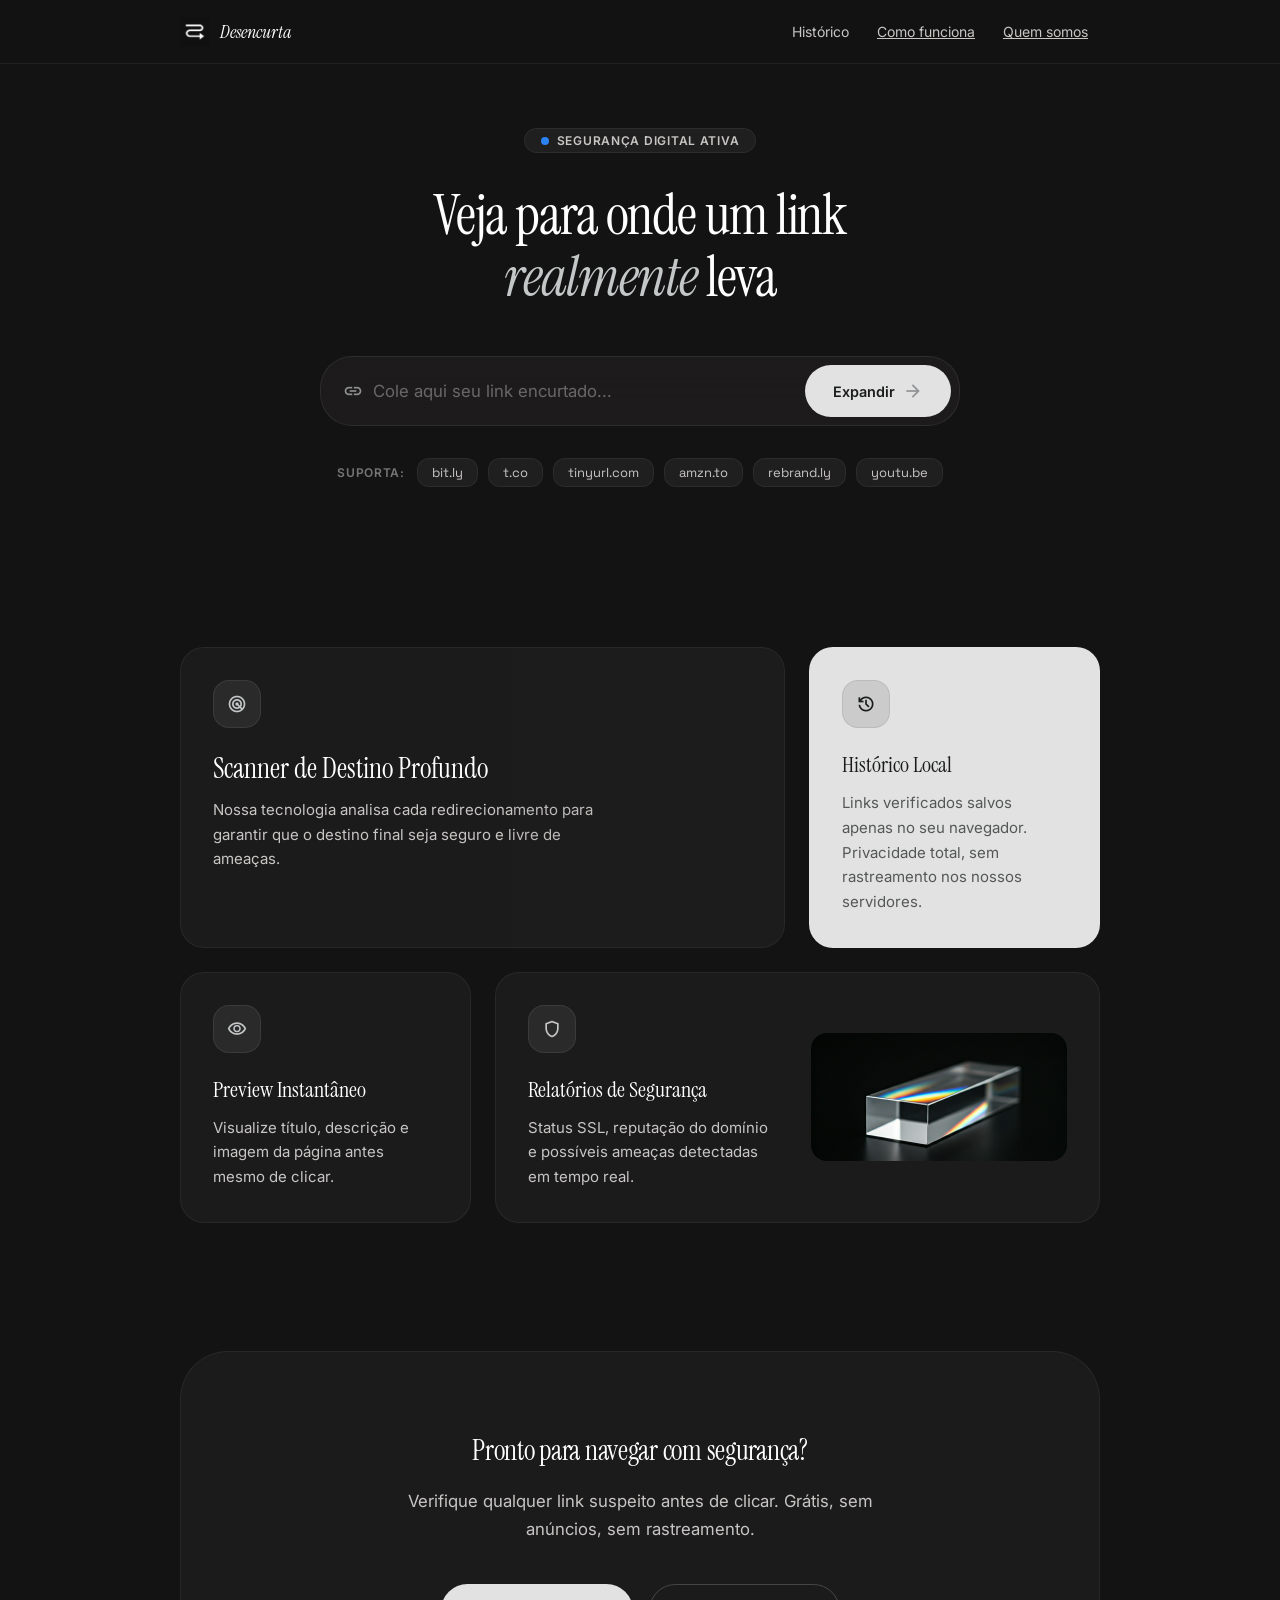
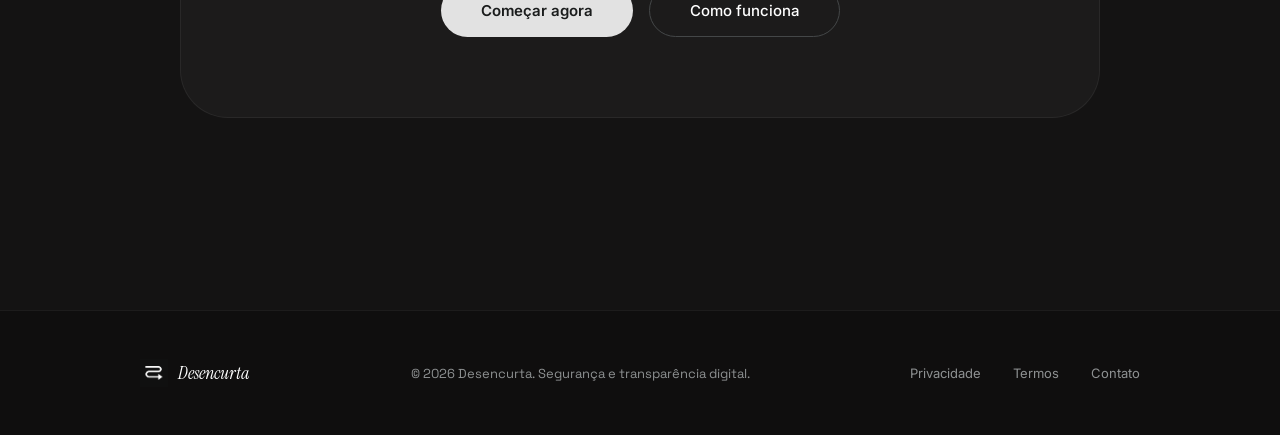
==== commit a8362a21: "fixed home layout" ====
--- a/frontend/index.html
+++ b/frontend/index.html
@@ -81,9 +81,7 @@
           <h3 class="bcard-title">Scanner de Destino Profundo</h3>
           <p class="bcard-desc">Nossa tecnologia analisa cada redirecionamento para garantir que o destino final seja seguro e livre de ameaças.</p>
           <!-- IMAGE PLACEHOLDER: ~300x200px fundo decorativo do card -->
-          <div class="img-ph" style="position:absolute;right:0;bottom:0;width:45%;height:100%;border:none;border-radius:0;opacity:.07">
-            <span class="material-symbols-outlined">image</span>
-            <span>scanner-bg.jpg</span>
+          <div class="img-ph" style="position:absolute;right:0;bottom:0;width:45%;height:100%;border:none;border-radius:0;opacity:.07; background-image: url(assets/img/foto-1.png);">
           </div>
         </div>
         <div class="bcard col-4 inv">
@@ -103,9 +101,8 @@
             <p class="bcard-desc">Status SSL, reputação do domínio e possíveis ameaças detectadas em tempo real.</p>
           </div>
           <!-- IMAGE PLACEHOLDER: ~256x128px -->
-          <div class="img-ph" style="width:min(256px,100%);height:128px;flex-shrink:0">
-            <span class="material-symbols-outlined">image</span>
-            <span>relatorios.jpg</span>
+          <div class="img-ph" style="width:min(256px,100%);height:128px;flex-shrink:0; background-image: url(assets/img/foto-2.png); background-position: center; background-size: cover; border:none;">
+            
           </div>
         </div>
       </div>
@@ -159,7 +156,7 @@
       <button class="panel-close" onclick="closeAllPanels()"><span class="material-symbols-outlined">close</span></button>
     </div>
     <div class="panel-body">
-      <div class="ab-logo"><img src="img/logo.png" alt="" onerror="this.style.display='none'" /></div>
+      <div class="ab-logo"><img src="assets/img/logo.png" alt="" onerror="this.style.display='none'" /></div>
       <h3 class="ab-title">Desencurta</h3>
       <p class="ab-text">Criado com um objetivo simples: deixar a internet mais transparente e segura para todo mundo. O Desencurta existe para que qualquer pessoa possa verificar um link suspeito antes de clicar.</p>
       <div class="ab-vals">
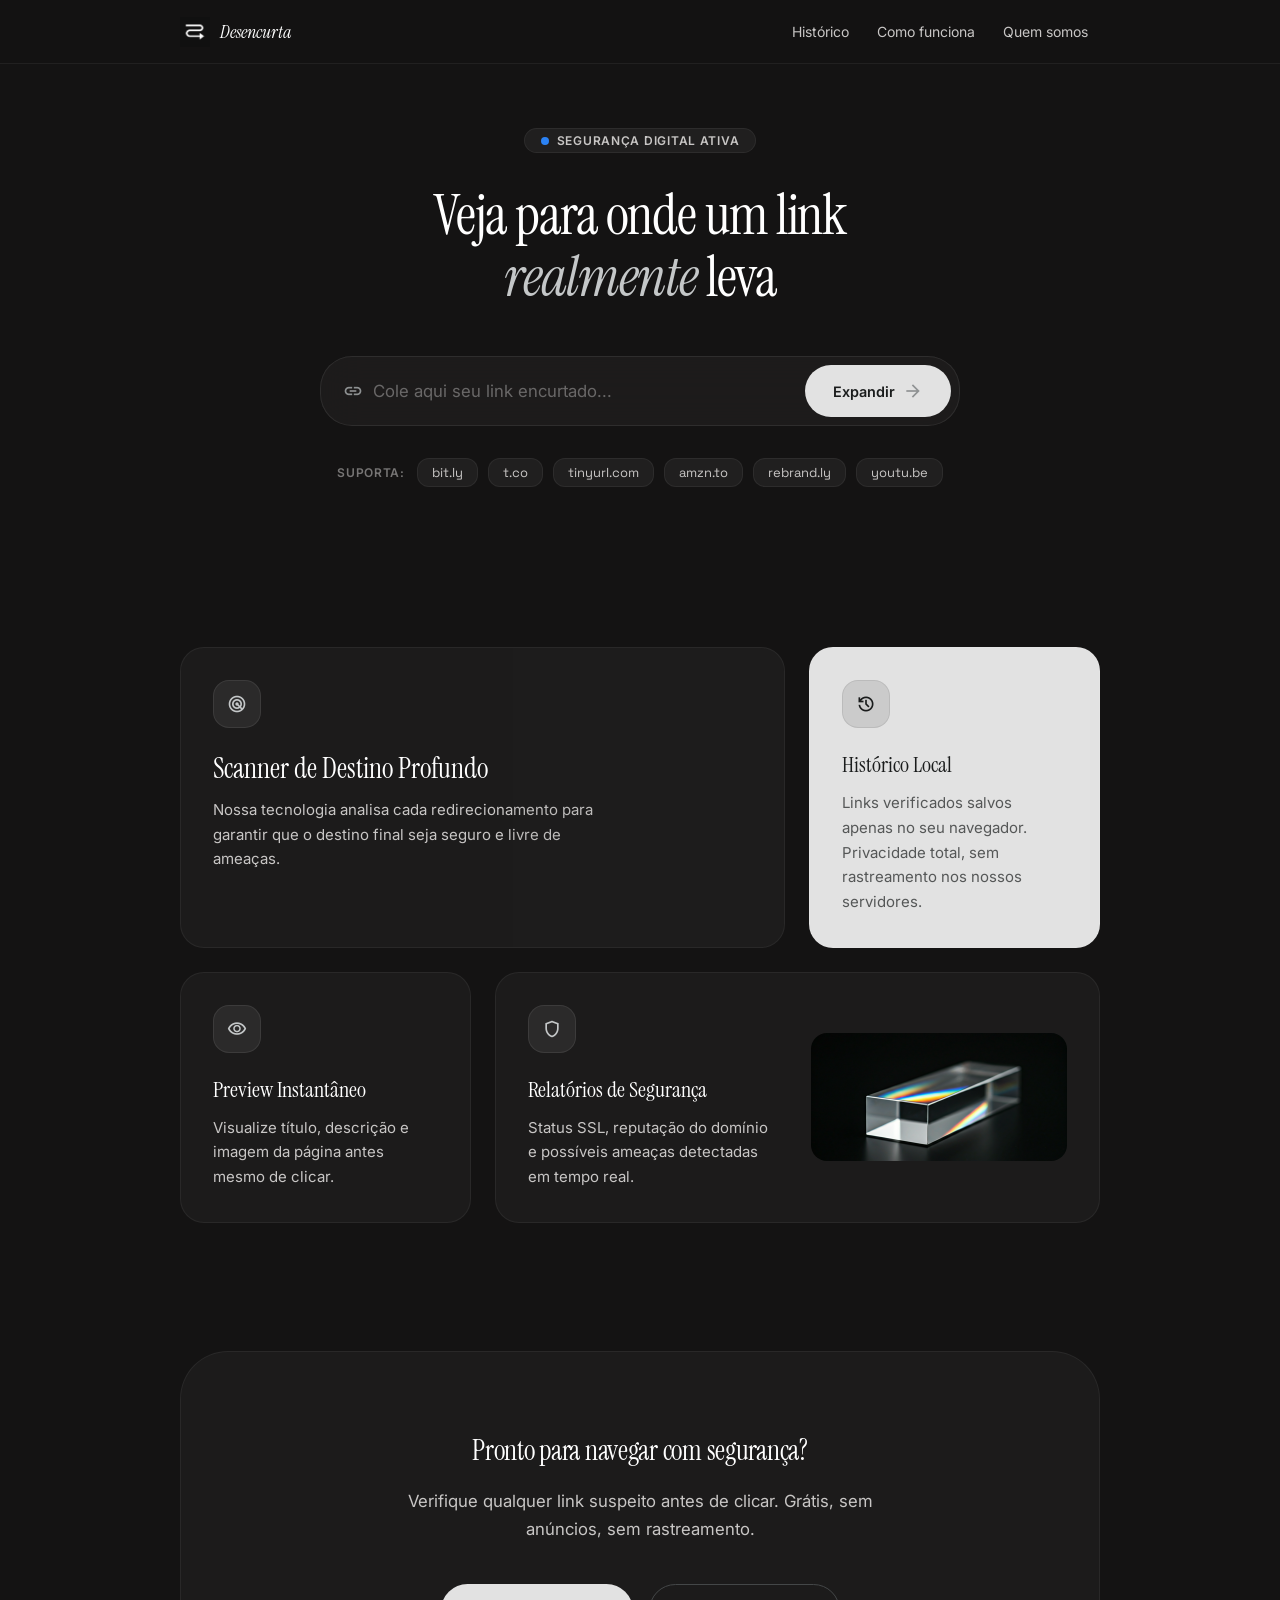
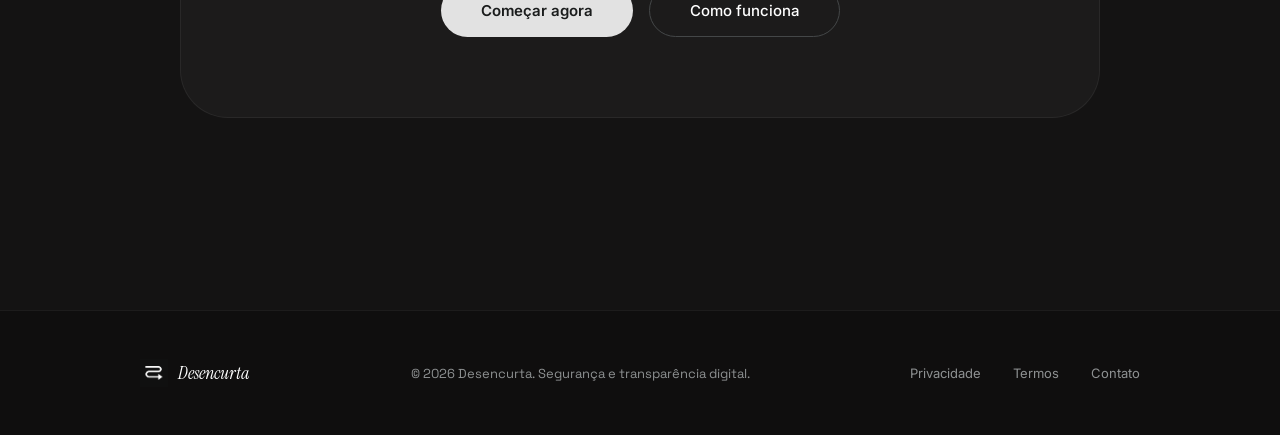
==== commit fbda5591: "feat: botão compartilhar resultado" ====
--- a/frontend/index.html
+++ b/frontend/index.html
@@ -8,6 +8,7 @@
   <link rel="icon" type="image/x-icon" href="assets/icon/favicon.ico" />
   <link rel="apple-touch-icon" href="assets/img/logo.png" />
   <link rel="manifest" href="manifest.json" />
+  <meta name="mobile-web-app-capable" content="yes" />
   <meta name="apple-mobile-web-app-capable" content="yes" />
   <link rel="preconnect" href="https://fonts.googleapis.com" />
   <link rel="preconnect" href="https://fonts.gstatic.com" crossorigin />
--- a/frontend/css/home.css
+++ b/frontend/css/home.css
@@ -24,7 +24,7 @@
     .brand-logo{height:30px;width:auto;object-fit:contain}
     .brand-name{font-family:var(--serif);font-size:1.15rem;color:var(--primary);font-style:italic}
     .nav-links{display:flex;align-items:center;gap:4px}
-    .nav-link{font-size:.875rem;color:var(--secondary);background:none;border:none;font-family:var(--font);cursor:pointer;padding:6px 12px;border-radius:var(--r);transition:background 200ms var(--ease),color 200ms var(--ease)}
+    .nav-link{font-size:.875rem;color:var(--secondary);background:none;border:none;font-family:var(--font);cursor:pointer;padding:6px 12px;border-radius:var(--r);transition:background 200ms var(--ease),color 200ms var(--ease); text-decoration:none}
     .nav-link:hover{background:var(--s-container);color:var(--primary)}
     .nav-burger{display:none;background:none;border:none;color:var(--secondary);cursor:pointer;padding:6px;border-radius:var(--r);transition:background 200ms}
     .nav-burger:hover{background:var(--s-container)}
